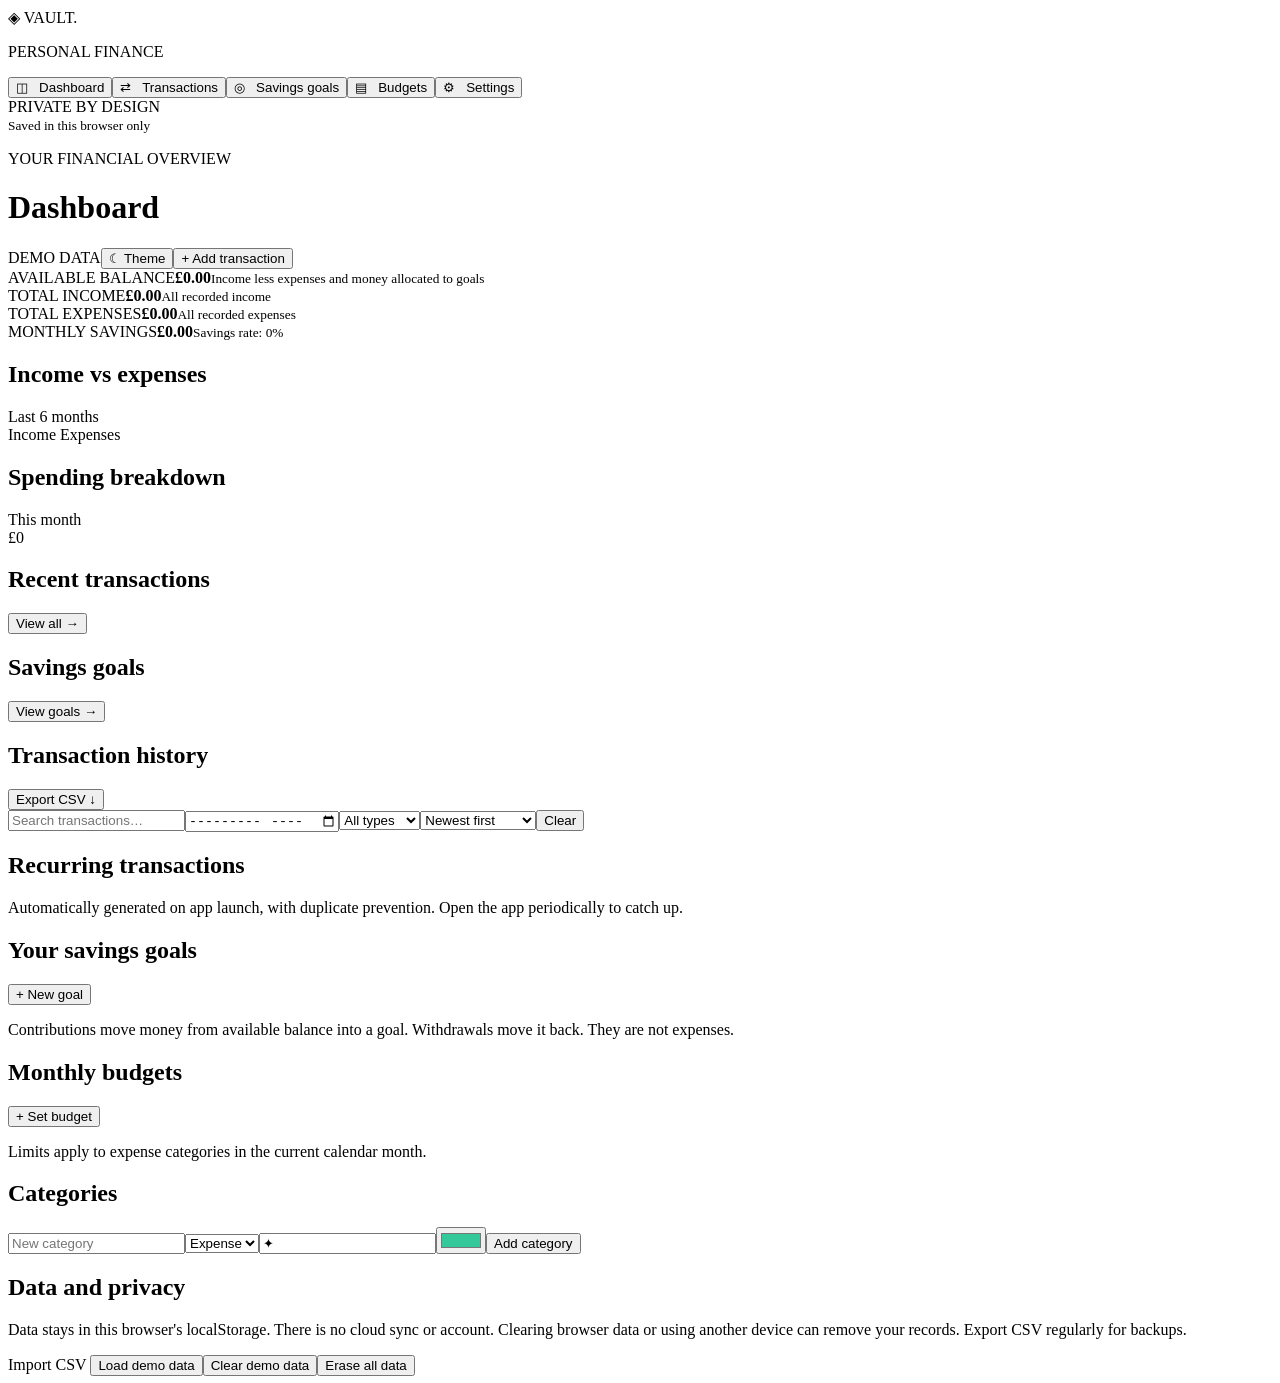
==== personal-money-tracker/index.html @ 1ca7af86 "Add Vault Finance index.html" ====
<!doctype html><html lang="en"><head><meta charset="utf-8"><meta name="viewport" content="width=device-width,initial-scale=1"><title>Vault Finance</title><link rel="stylesheet" href="style.css"></head><body>
<aside class="sidebar"><div class="logo">◈ <span>VAULT<span class="accent">.</span></span></div><p class="sidecap">PERSONAL FINANCE</p><nav aria-label="Main navigation"><button class="nav active" data-page="dashboard">◫ &nbsp; Dashboard</button><button class="nav" data-page="transactions">⇄ &nbsp; Transactions</button><button class="nav" data-page="goals">◎ &nbsp; Savings goals</button><button class="nav" data-page="budgets">▤ &nbsp; Budgets</button><button class="nav" data-page="settings">⚙ &nbsp; Settings</button></nav><div class="sidefoot">PRIVATE BY DESIGN<br><small>Saved in this browser only</small></div></aside>
<main><header><div><p class="eyebrow">YOUR FINANCIAL OVERVIEW</p><h1 id="heading">Dashboard</h1></div><div class="header-actions"><span id="demo-pill" class="pill hidden">DEMO DATA</span><button id="theme" class="secondary" aria-label="Toggle theme">☾ Theme</button><button id="quick-add" class="primary">+ Add transaction</button></div></header>
<section id="dashboard" class="page active"><div class="summary"><article class="metric hero"><span>AVAILABLE BALANCE</span><strong id="balance">£0.00</strong><small>Income less expenses and money allocated to goals</small></article><article class="metric"><span>TOTAL INCOME</span><strong id="income">£0.00</strong><small>All recorded income</small></article><article class="metric"><span>TOTAL EXPENSES</span><strong id="expenses">£0.00</strong><small>All recorded expenses</small></article><article class="metric"><span>MONTHLY SAVINGS</span><strong id="monthly-savings">£0.00</strong><small id="savings-rate">Savings rate: 0%</small></article></div>
<div class="grid-two"><article class="panel"><div class="panelhead"><h2>Income vs expenses</h2><span>Last 6 months</span></div><div id="bars" class="bars" role="img" aria-label="Income and expense chart"></div><div class="legend"><i class="dot green"></i> Income <i class="dot red"></i> Expenses</div></article><article class="panel"><div class="panelhead"><h2>Spending breakdown</h2><span>This month</span></div><div class="donutrow"><div id="donut" class="donut"><div id="donut-total">£0</div></div><div id="donut-legend" class="donut-legend"></div></div></article></div><div class="grid-two"><article class="panel"><div class="panelhead"><h2>Recent transactions</h2><button class="link" data-goto="transactions">View all →</button></div><div id="recent"></div></article><article class="panel"><div class="panelhead"><h2>Savings goals</h2><button class="link" data-goto="goals">View goals →</button></div><div id="goal-preview"></div></article></div></section>
<section id="transactions" class="page"><div class="panel"><div class="panelhead"><h2>Transaction history</h2><button id="export" class="secondary">Export CSV ↓</button></div><div class="filters"><input id="search" placeholder="Search transactions…" aria-label="Search transactions"><input type="month" id="month" aria-label="Filter by month"><select id="filter-type" aria-label="Filter by type"><option value="all">All types</option><option value="income">Income</option><option value="expense">Expenses</option></select><select id="sort" aria-label="Sort transactions"><option value="newest">Newest first</option><option value="oldest">Oldest first</option><option value="high">Highest amount</option><option value="low">Lowest amount</option></select><button id="clear-filters" class="secondary">Clear</button></div><div id="transaction-list"></div></div><div class="panel"><h2>Recurring transactions</h2><p class="muted">Automatically generated on app launch, with duplicate prevention. Open the app periodically to catch up.</p><div id="recurring-list"></div></div></section>
<section id="goals" class="page"><div class="panel"><div class="panelhead"><h2>Your savings goals</h2><button id="new-goal" class="primary">+ New goal</button></div><p class="muted">Contributions move money from available balance into a goal. Withdrawals move it back. They are not expenses.</p><div id="goals-list" class="goal-grid"></div></div></section>
<section id="budgets" class="page"><div class="panel"><div class="panelhead"><h2>Monthly budgets</h2><button id="new-budget" class="primary">+ Set budget</button></div><p class="muted">Limits apply to expense categories in the current calendar month.</p><div id="budgets-list"></div></div></section>
<section id="settings" class="page"><div class="panel"><h2>Categories</h2><div id="categories-list" class="category-list"></div><form id="category-form" class="inline-form"><input id="category-name" placeholder="New category" maxlength="30" required><select id="category-kind"><option value="expense">Expense</option><option value="income">Income</option></select><input id="category-icon" placeholder="Emoji" maxlength="4" value="✦" aria-label="Category icon"><input id="category-color" type="color" value="#33c99b" aria-label="Category colour"><button class="primary">Add category</button></form></div><div class="panel"><h2>Data and privacy</h2><p class="muted">Data stays in this browser's localStorage. There is no cloud sync or account. Clearing browser data or using another device can remove your records. Export CSV regularly for backups.</p><div class="settings-actions"><label class="secondary file-label">Import CSV <input id="import" type="file" accept=".csv,text/csv" hidden></label><button id="load-demo" class="secondary">Load demo data</button><button id="clear-demo" class="secondary">Clear demo data</button><button id="reset" class="danger">Erase all data</button></div></div></section>
</main><dialog id="modal"><form id="entry-form"><div class="modalhead"><h2 id="modal-title">Add transaction</h2><button type="button" id="close" class="secondary" aria-label="Close">✕</button></div><div id="fields"></div><div class="modal-actions"><button type="button" id="cancel" class="secondary">Cancel</button><button type="submit" class="primary">Save</button></div></form></dialog><div id="toast" role="status" aria-live="polite"></div><script src="script.js"></script></body></html>
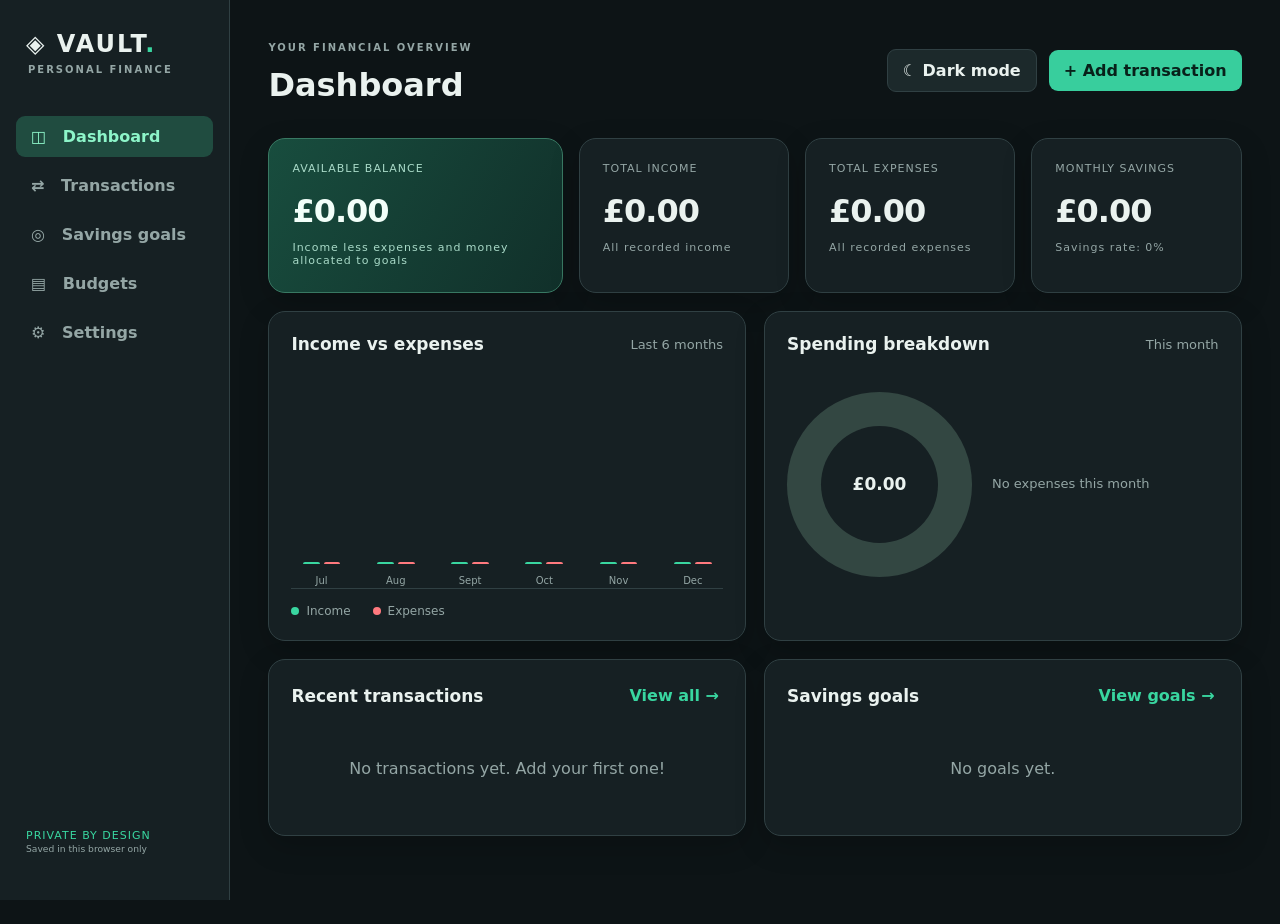
==== commit fc15651b: "Enable installable iPhone web app and offline service worker" ====
--- a/personal-money-tracker/index.html
+++ b/personal-money-tracker/index.html
@@ -1,4 +1,4 @@
-<!doctype html><html lang="en"><head><meta charset="utf-8"><meta name="viewport" content="width=device-width,initial-scale=1"><title>Vault Finance</title><link rel="stylesheet" href="style.css"></head><body>
+<!doctype html><html lang="en"><head><meta charset="utf-8"><meta name="viewport" content="width=device-width,initial-scale=1"><title>Vault Finance</title><meta name="theme-color" content="#0d1416"><meta name="apple-mobile-web-app-capable" content="yes"><meta name="apple-mobile-web-app-status-bar-style" content="black-translucent"><meta name="apple-mobile-web-app-title" content="Vault"><link rel="manifest" href="manifest.webmanifest"><link rel="icon" href="icon.svg" type="image/svg+xml"><link rel="stylesheet" href="style.css"></head><body>
 <aside class="sidebar"><div class="logo">◈ <span>VAULT<span class="accent">.</span></span></div><p class="sidecap">PERSONAL FINANCE</p><nav aria-label="Main navigation"><button class="nav active" data-page="dashboard">◫ &nbsp; Dashboard</button><button class="nav" data-page="transactions">⇄ &nbsp; Transactions</button><button class="nav" data-page="goals">◎ &nbsp; Savings goals</button><button class="nav" data-page="budgets">▤ &nbsp; Budgets</button><button class="nav" data-page="settings">⚙ &nbsp; Settings</button></nav><div class="sidefoot">PRIVATE BY DESIGN<br><small>Saved in this browser only</small></div></aside>
 <main><header><div><p class="eyebrow">YOUR FINANCIAL OVERVIEW</p><h1 id="heading">Dashboard</h1></div><div class="header-actions"><span id="demo-pill" class="pill hidden">DEMO DATA</span><button id="theme" class="secondary" aria-label="Toggle theme">☾ Theme</button><button id="quick-add" class="primary">+ Add transaction</button></div></header>
 <section id="dashboard" class="page active"><div class="summary"><article class="metric hero"><span>AVAILABLE BALANCE</span><strong id="balance">£0.00</strong><small>Income less expenses and money allocated to goals</small></article><article class="metric"><span>TOTAL INCOME</span><strong id="income">£0.00</strong><small>All recorded income</small></article><article class="metric"><span>TOTAL EXPENSES</span><strong id="expenses">£0.00</strong><small>All recorded expenses</small></article><article class="metric"><span>MONTHLY SAVINGS</span><strong id="monthly-savings">£0.00</strong><small id="savings-rate">Savings rate: 0%</small></article></div>
@@ -7,4 +7,4 @@
 <section id="goals" class="page"><div class="panel"><div class="panelhead"><h2>Your savings goals</h2><button id="new-goal" class="primary">+ New goal</button></div><p class="muted">Contributions move money from available balance into a goal. Withdrawals move it back. They are not expenses.</p><div id="goals-list" class="goal-grid"></div></div></section>
 <section id="budgets" class="page"><div class="panel"><div class="panelhead"><h2>Monthly budgets</h2><button id="new-budget" class="primary">+ Set budget</button></div><p class="muted">Limits apply to expense categories in the current calendar month.</p><div id="budgets-list"></div></div></section>
 <section id="settings" class="page"><div class="panel"><h2>Categories</h2><div id="categories-list" class="category-list"></div><form id="category-form" class="inline-form"><input id="category-name" placeholder="New category" maxlength="30" required><select id="category-kind"><option value="expense">Expense</option><option value="income">Income</option></select><input id="category-icon" placeholder="Emoji" maxlength="4" value="✦" aria-label="Category icon"><input id="category-color" type="color" value="#33c99b" aria-label="Category colour"><button class="primary">Add category</button></form></div><div class="panel"><h2>Data and privacy</h2><p class="muted">Data stays in this browser's localStorage. There is no cloud sync or account. Clearing browser data or using another device can remove your records. Export CSV regularly for backups.</p><div class="settings-actions"><label class="secondary file-label">Import CSV <input id="import" type="file" accept=".csv,text/csv" hidden></label><button id="load-demo" class="secondary">Load demo data</button><button id="clear-demo" class="secondary">Clear demo data</button><button id="reset" class="danger">Erase all data</button></div></div></section>
-</main><dialog id="modal"><form id="entry-form"><div class="modalhead"><h2 id="modal-title">Add transaction</h2><button type="button" id="close" class="secondary" aria-label="Close">✕</button></div><div id="fields"></div><div class="modal-actions"><button type="button" id="cancel" class="secondary">Cancel</button><button type="submit" class="primary">Save</button></div></form></dialog><div id="toast" role="status" aria-live="polite"></div><script src="script.js"></script></body></html>+</main><dialog id="modal"><form id="entry-form"><div class="modalhead"><h2 id="modal-title">Add transaction</h2><button type="button" id="close" class="secondary" aria-label="Close">✕</button></div><div id="fields"></div><div class="modal-actions"><button type="button" id="cancel" class="secondary">Cancel</button><button type="submit" class="primary">Save</button></div></form></dialog><div id="toast" role="status" aria-live="polite"></div><script src="script.js"></script><script>if("serviceWorker" in navigator && location.protocol.startsWith("http"))window.addEventListener("load",()=>navigator.serviceWorker.register("./sw.js").catch(()=>{}));</script></body></html>
--- a/personal-money-tracker/style.css
+++ b/personal-money-tracker/style.css
@@ -0,0 +1 @@
+:root{font-family:Inter,system-ui,-apple-system,Segoe UI,sans-serif;color:#eaf2ef;background:#0d1416;--bg:#0d1416;--surface:#162023;--surface2:#1c292b;--line:#304043;--text:#eaf2ef;--muted:#94a6a5;--green:#39d6a0;--red:#ff797e;--shadow:#0003}*{box-sizing:border-box}body{margin:0;background:var(--bg);color:var(--text);min-height:100vh}body.light{--bg:#f3f7f6;--surface:#fff;--surface2:#eaf1ee;--line:#d5e1dd;--text:#192e2a;--muted:#647873;--green:#148c67;--red:#ce4454;--shadow:#112c2015}button,input,select{font:inherit}button{cursor:pointer}button:focus-visible,input:focus-visible,select:focus-visible{outline:2px solid var(--green);outline-offset:2px}button{border:0;border-radius:9px;padding:11px 15px;font-weight:650}button.primary{background:#38ce9d;color:#08211a}button.primary:hover{background:#6be6bd}.secondary,.nav{background:var(--surface2);color:var(--text);border:1px solid var(--line)}.secondary:hover,.nav:hover{border-color:var(--green)}.danger{background:#5b2530;color:#ffe1e1}.link{background:transparent;color:var(--green);padding:4px}.sidebar{width:230px;position:fixed;inset:0 auto 0 0;background:var(--surface);border-right:1px solid var(--line);padding:30px 16px;display:flex;flex-direction:column;z-index:2}.logo{font-size:24px;font-weight:900;letter-spacing:2px;padding-left:10px}.accent{color:var(--green)}.sidecap,.eyebrow{font-size:10px;letter-spacing:2px;color:var(--muted);font-weight:800}.sidecap{padding:0 12px;margin:4px 0 38px}.sidebar nav{display:grid;gap:8px}.nav{text-align:left;width:100%;border:0;background:transparent;color:var(--muted)}.nav.active{background:#204c40;color:#8df5c9}.sidefoot{margin-top:auto;padding:15px 10px;color:var(--green);font-size:11px;letter-spacing:1px}.sidefoot small{color:var(--muted);letter-spacing:0}main{margin-left:230px;padding:30px clamp(16px,3vw,48px) 70px;max-width:1700px}header,.header-actions,.panelhead,.filters,.modalhead,.modal-actions,.settings-actions{display:flex;align-items:center;justify-content:space-between;gap:12px;flex-wrap:wrap}header{margin-bottom:28px}h1{font-size:32px;margin:6px 0}h2{font-size:17px;margin:0 0 12px}p{line-height:1.6}.pill{color:#0d291f;background:#e6b65c;border-radius:99px;padding:6px 10px;font-size:11px;font-weight:800}.hidden{display:none!important}.page{display:none}.page.active{display:block}.summary{display:grid;grid-template-columns:1.4fr repeat(3,1fr);gap:16px;margin-bottom:18px}.metric,.panel{border:1px solid var(--line);border-radius:17px;background:var(--surface);box-shadow:0 10px 30px var(--shadow)}.metric{padding:23px;min-height:155px}.metric.hero{background:linear-gradient(120deg,#184d3e,#11302a);border-color:#397963;color:#f2fff9}.metric span,.metric small{display:block;font-size:11px;letter-spacing:1px;color:var(--muted)}.metric.hero span,.metric.hero small{color:#a9dac8}.metric strong{display:block;font-size:clamp(21px,2.5vw,34px);margin:17px 0 11px;letter-spacing:-1px}.panel{padding:22px;margin-bottom:18px}.panelhead{margin-bottom:15px}.panelhead h2{margin:0}.panelhead span,.muted{color:var(--muted);font-size:13px}.grid-two{display:grid;grid-template-columns:1fr 1fr;gap:18px}.bars{height:220px;display:flex;gap:14px;align-items:end;justify-content:space-around;border-bottom:1px solid var(--line);padding:18px 0 0}.bar-group{height:100%;flex:1;display:flex;align-items:end;justify-content:center;gap:4px;position:relative;padding-bottom:24px}.bar-group .bar{width:28%;max-width:24px;min-height:2px;border-radius:5px 5px 0 0}.bar.income{background:var(--green)}.bar.expense{background:var(--red)}.bar-group label{position:absolute;bottom:2px;font-size:10px;color:var(--muted)}.legend{display:flex;align-items:center;gap:7px;margin-top:15px;color:var(--muted);font-size:12px}.dot{width:8px;height:8px;border-radius:50%;display:inline-block}.dot.green{background:var(--green)}.dot.red{background:var(--red);margin-left:15px}.donutrow{display:flex;gap:20px;align-items:center;min-height:230px}.donut{width:185px;height:185px;border-radius:50%;flex-shrink:0;display:grid;place-items:center;background:conic-gradient(#334742 0 100%);position:relative}.donut:before{content:'';position:absolute;inset:34px;background:var(--surface);border-radius:50%}.donut>div{position:relative;font-weight:800;font-size:17px}.donut-legend{display:grid;gap:10px;flex:1;font-size:12px}.legend-item{display:flex;gap:8px;align-items:center;justify-content:space-between}.tx{display:flex;gap:12px;align-items:center;padding:13px 0;border-bottom:1px solid var(--line)}.tx:last-child{border:0}.tx-icon{width:40px;height:40px;border-radius:12px;display:grid;place-items:center;background:var(--surface2);font-size:20px}.tx-info{flex:1;min-width:0}.tx-info strong,.tx-info small{display:block;overflow-wrap:anywhere}.tx-info small{color:var(--muted);margin-top:4px}.amount{font-weight:750;white-space:nowrap}.positive{color:var(--green)}.negative{color:var(--red)}.tx-actions{display:flex;gap:5px}.tx-actions button{padding:7px;background:var(--surface2);color:var(--muted)}input,select{background:var(--surface2);border:1px solid var(--line);color:var(--text);border-radius:9px;padding:11px;min-width:0}input[type=color]{padding:3px;width:48px;height:42px}.filters{justify-content:flex-start;margin:16px 0}.filters input:first-child{flex:1;min-width:160px}.empty{padding:35px 12px;color:var(--muted);text-align:center}.goal-grid{display:grid;grid-template-columns:repeat(auto-fit,minmax(230px,1fr));gap:14px}.goal{border:1px solid var(--line);background:var(--surface2);border-radius:12px;padding:18px}.goal strong{font-size:20px}.goal small{display:block;color:var(--muted);margin:7px 0}.progress{height:9px;border-radius:20px;background:var(--line);overflow:hidden;margin:12px 0}.progress>div{height:100%;background:var(--green);border-radius:20px}.goal-actions{display:flex;flex-wrap:wrap;gap:7px;margin-top:14px}.goal-actions button{font-size:12px;padding:8px}.category-list{display:flex;gap:8px;flex-wrap:wrap;margin:16px 0}.category-tag{padding:8px 12px;border:1px solid var(--line);border-radius:50px;background:var(--surface2);font-size:12px}.inline-form{display:flex;gap:9px;flex-wrap:wrap}.settings-actions{justify-content:flex-start}.file-label{cursor:pointer;padding:11px 15px;border-radius:9px;font-weight:650}.modalhead{margin-bottom:15px}dialog{border:1px solid var(--line);background:var(--surface);color:var(--text);border-radius:18px;width:min(95vw,490px);box-shadow:0 30px 100px #0009;padding:24px}dialog::backdrop{background:#000a}.field{display:grid;gap:7px;margin-bottom:13px}.field label{font-size:12px;color:var(--muted)}.field input,.field select{width:100%}.modal-actions{justify-content:flex-end;margin-top:20px}#toast{position:fixed;bottom:20px;right:20px;background:#267858;color:#fff;padding:12px 18px;border-radius:10px;display:none;z-index:10;max-width:340px}.budget-row{padding:15px 0;border-bottom:1px solid var(--line)}.budget-row:last-child{border:0}.budget-head{display:flex;justify-content:space-between;gap:8px;flex-wrap:wrap}.warning{color:var(--red)}@media(max-width:1100px){.summary{grid-template-columns:repeat(2,1fr)}.grid-two{grid-template-columns:1fr}}@media(max-width:720px){.sidebar{position:static;width:auto;padding:14px}.sidebar .logo{font-size:18px}.sidecap,.sidefoot{display:none}.sidebar nav{display:flex;overflow:auto;gap:5px}.nav{white-space:nowrap;font-size:12px;padding:10px}.sidebar nav .nav{width:auto}main{margin-left:0;padding:20px 14px 50px}.summary{grid-template-columns:repeat(2,minmax(0,1fr));gap:9px}.metric{padding:15px;min-height:125px}.metric strong{font-size:22px}.metric small{font-size:10px}.panel{padding:15px}.donutrow{flex-wrap:wrap;justify-content:center}.header-actions{justify-content:flex-start}.filters>*{flex:1}h1{font-size:26px}}
